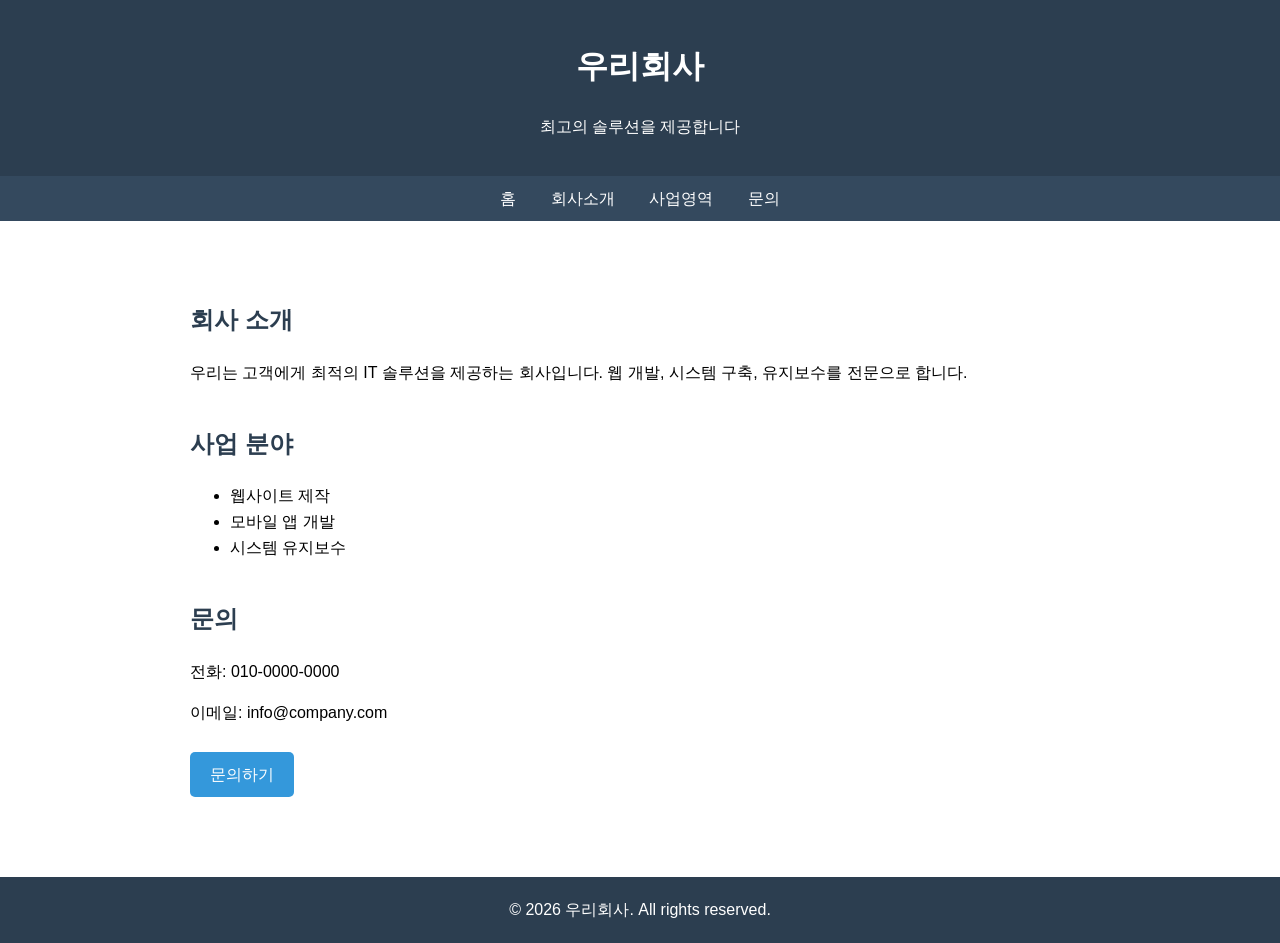
==== docs/index.html @ 5a9c7f18 "Rename index.html to docs/index.html" ====
<!DOCTYPE html>
<html lang="ko">
<head>
  <meta charset="UTF-8">
  <title>우리회사</title>

  <style>
    body {
      margin: 0;
      font-family: Arial, sans-serif;
      line-height: 1.6;
    }

    /* 상단 */
    header {
      background: #2c3e50;
      color: white;
      padding: 20px;
      text-align: center;
    }

    /* 메뉴 */
    nav {
      background: #34495e;
      text-align: center;
      padding: 10px;
    }

    nav a {
      color: white;
      margin: 0 15px;
      text-decoration: none;
    }

    /* 메인 */
    .container {
      padding: 40px;
      max-width: 900px;
      margin: auto;
    }

    h2 {
      color: #2c3e50;
      margin-top: 40px;
    }

    /* 버튼 */
    .btn {
      display: inline-block;
      background: #3498db;
      color: white;
      padding: 10px 20px;
      margin-top: 10px;
      text-decoration: none;
      border-radius: 5px;
    }

    /* 하단 */
    footer {
      background: #2c3e50;
      color: white;
      text-align: center;
      padding: 20px;
      margin-top: 40px;
    }
  </style>
</head>

<body>

  <header>
    <h1>우리회사</h1>
    <p>최고의 솔루션을 제공합니다</p>
  </header>

  <nav>
    <a href="#">홈</a>
    <a href="#">회사소개</a>
    <a href="#">사업영역</a>
    <a href="#">문의</a>
  </nav>

  <div class="container">

    <h2>회사 소개</h2>
    <p>
      우리는 고객에게 최적의 IT 솔루션을 제공하는 회사입니다.
      웹 개발, 시스템 구축, 유지보수를 전문으로 합니다.
    </p>

    <h2>사업 분야</h2>
    <ul>
      <li>웹사이트 제작</li>
      <li>모바일 앱 개발</li>
      <li>시스템 유지보수</li>
    </ul>

    <h2>문의</h2>
    <p>전화: 010-0000-0000</p>
    <p>이메일: info@company.com</p>

    <a class="btn" href="#">문의하기</a>

  </div>

  <footer>
    © 2026 우리회사. All rights reserved.
  </footer>

</body>
</html>
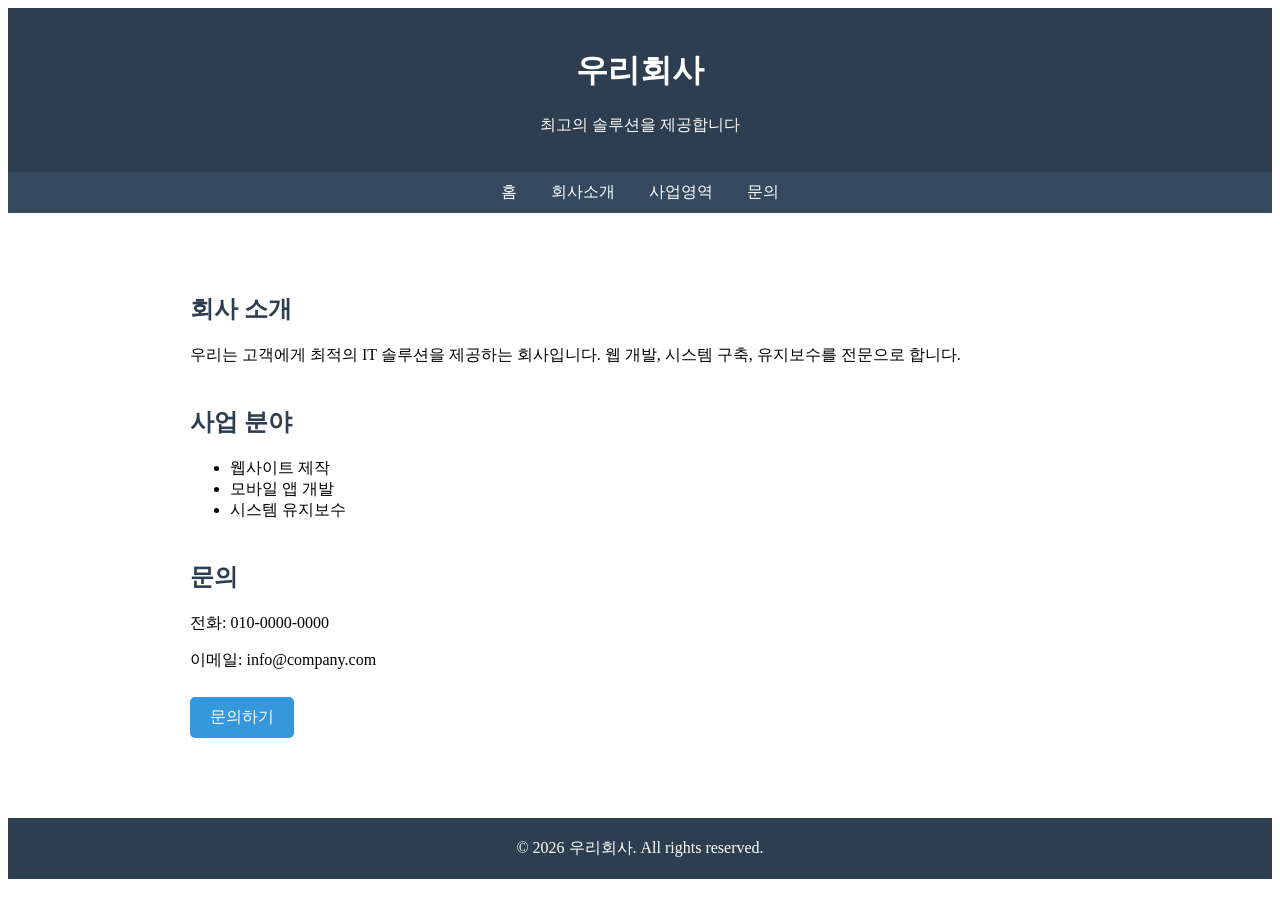
==== commit b9561fb1: "Update index.html" ====
--- a/docs/index.html
+++ b/docs/index.html
@@ -5,6 +5,26 @@
   <title>우리회사</title>
 
   <style>
+    <div style="
+  text-align:center;
+  margin-top:100px;
+  font-family:Arial;
+">
+  <h1>내 첫 웹사이트 🚀</h1>
+  <p>GitHub Pages 성공!</p>
+
+  <a href="https://github.com" style="
+    display:inline-block;
+    margin-top:20px;
+    padding:10px 20px;
+    background:black;
+    color:white;
+    text-decoration:none;
+    border-radius:10px;
+  ">
+    GitHub 가기
+  </a>
+</div>
     body {
       margin: 0;
       font-family: Arial, sans-serif;
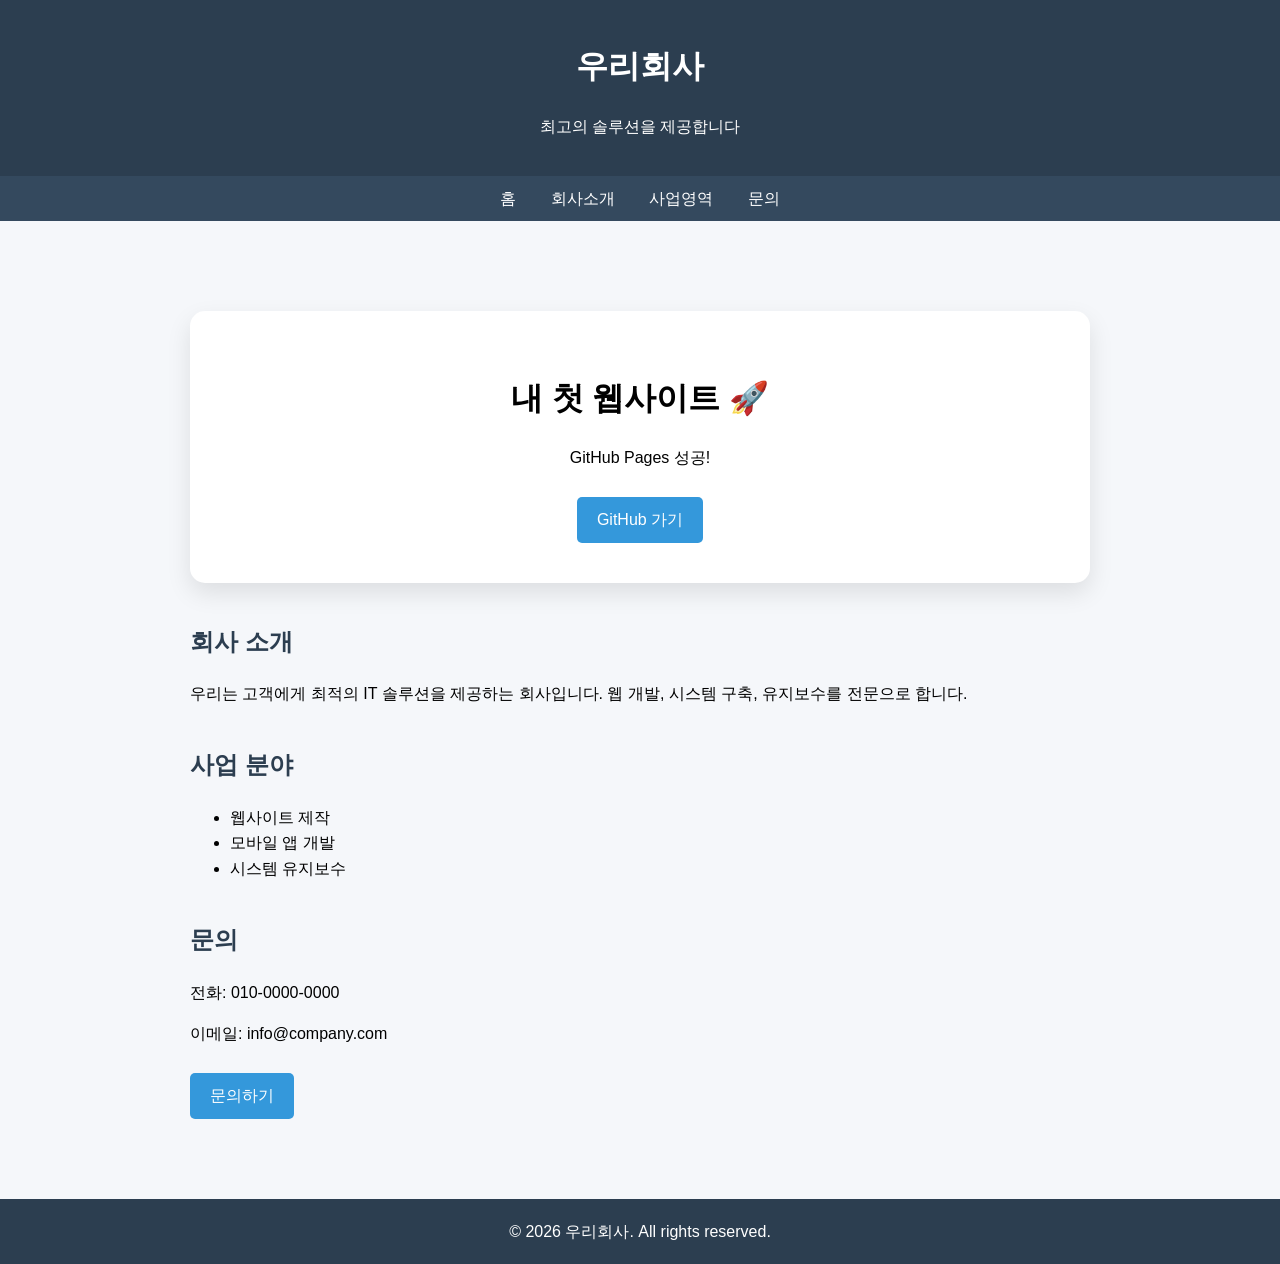
==== commit e557cf3e: "Update index.html" ====
--- a/docs/index.html
+++ b/docs/index.html
@@ -5,30 +5,11 @@
   <title>우리회사</title>
 
   <style>
-    <div style="
-  text-align:center;
-  margin-top:100px;
-  font-family:Arial;
-">
-  <h1>내 첫 웹사이트 🚀</h1>
-  <p>GitHub Pages 성공!</p>
-
-  <a href="https://github.com" style="
-    display:inline-block;
-    margin-top:20px;
-    padding:10px 20px;
-    background:black;
-    color:white;
-    text-decoration:none;
-    border-radius:10px;
-  ">
-    GitHub 가기
-  </a>
-</div>
     body {
       margin: 0;
       font-family: Arial, sans-serif;
       line-height: 1.6;
+      background: #f5f7fa;
     }
 
     /* 상단 */
@@ -75,6 +56,16 @@
       border-radius: 5px;
     }
 
+    /* 카드 스타일 (추가) */
+    .hero {
+      text-align: center;
+      margin-top: 50px;
+      background: white;
+      padding: 40px;
+      border-radius: 15px;
+      box-shadow: 0 10px 25px rgba(0,0,0,0.1);
+    }
+
     /* 하단 */
     footer {
       background: #2c3e50;
@@ -100,7 +91,17 @@
     <a href="#">문의</a>
   </nav>
 
+  <!-- 추가된 메인 히어로 -->
   <div class="container">
+
+    <div class="hero">
+      <h1>내 첫 웹사이트 🚀</h1>
+      <p>GitHub Pages 성공!</p>
+
+      <a class="btn" href="https://github.com" target="_blank">
+        GitHub 가기
+      </a>
+    </div>
 
     <h2>회사 소개</h2>
     <p>
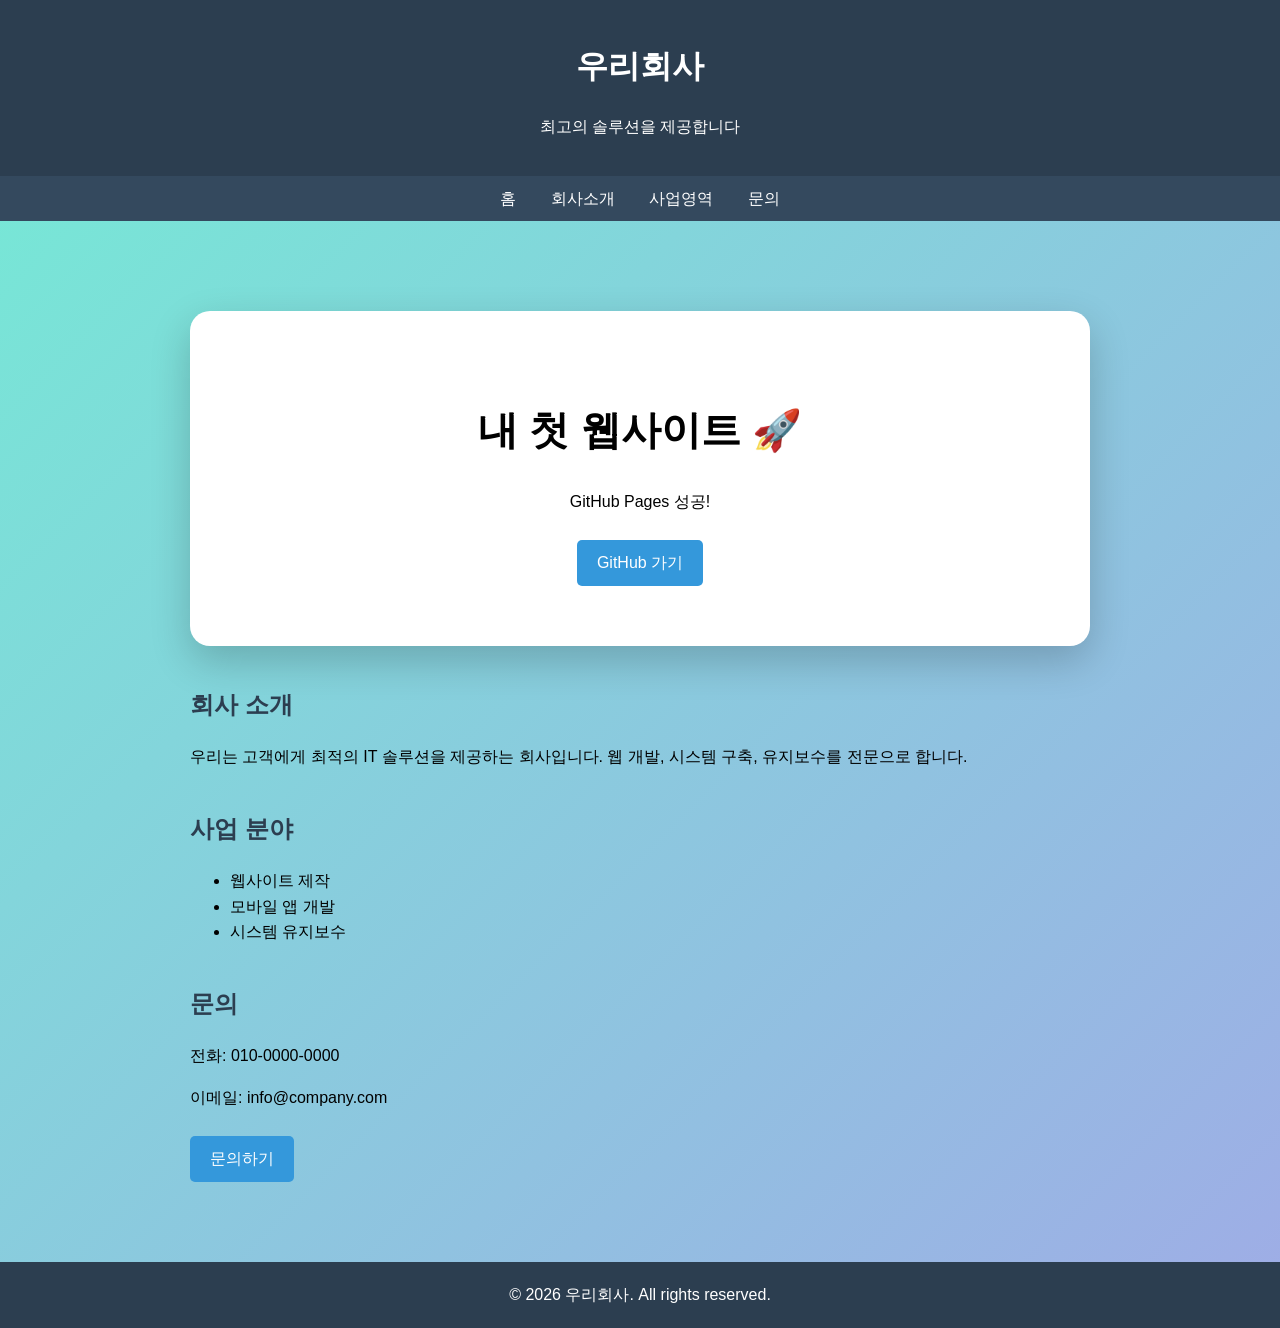
==== commit fb8d6c10: "Update index.html" ====
--- a/docs/index.html
+++ b/docs/index.html
@@ -9,7 +9,7 @@
       margin: 0;
       font-family: Arial, sans-serif;
       line-height: 1.6;
-      background: #f5f7fa;
+      background: linear-gradient(135deg, #74ebd5, #9face6);
     }
 
     /* 상단 */
@@ -56,14 +56,18 @@
       border-radius: 5px;
     }
 
-    /* 카드 스타일 (추가) */
+    /* 히어로 (핵심 변화) */
     .hero {
       text-align: center;
       margin-top: 50px;
       background: white;
-      padding: 40px;
-      border-radius: 15px;
-      box-shadow: 0 10px 25px rgba(0,0,0,0.1);
+      padding: 60px;
+      border-radius: 20px;
+      box-shadow: 0 15px 40px rgba(0,0,0,0.2);
+    }
+
+    .hero h1 {
+      font-size: 40px;
     }
 
     /* 하단 */
@@ -91,9 +95,9 @@
     <a href="#">문의</a>
   </nav>
 
-  <!-- 추가된 메인 히어로 -->
   <div class="container">
 
+    <!-- 🔥 새로 강조된 메인 영역 -->
     <div class="hero">
       <h1>내 첫 웹사이트 🚀</h1>
       <p>GitHub Pages 성공!</p>
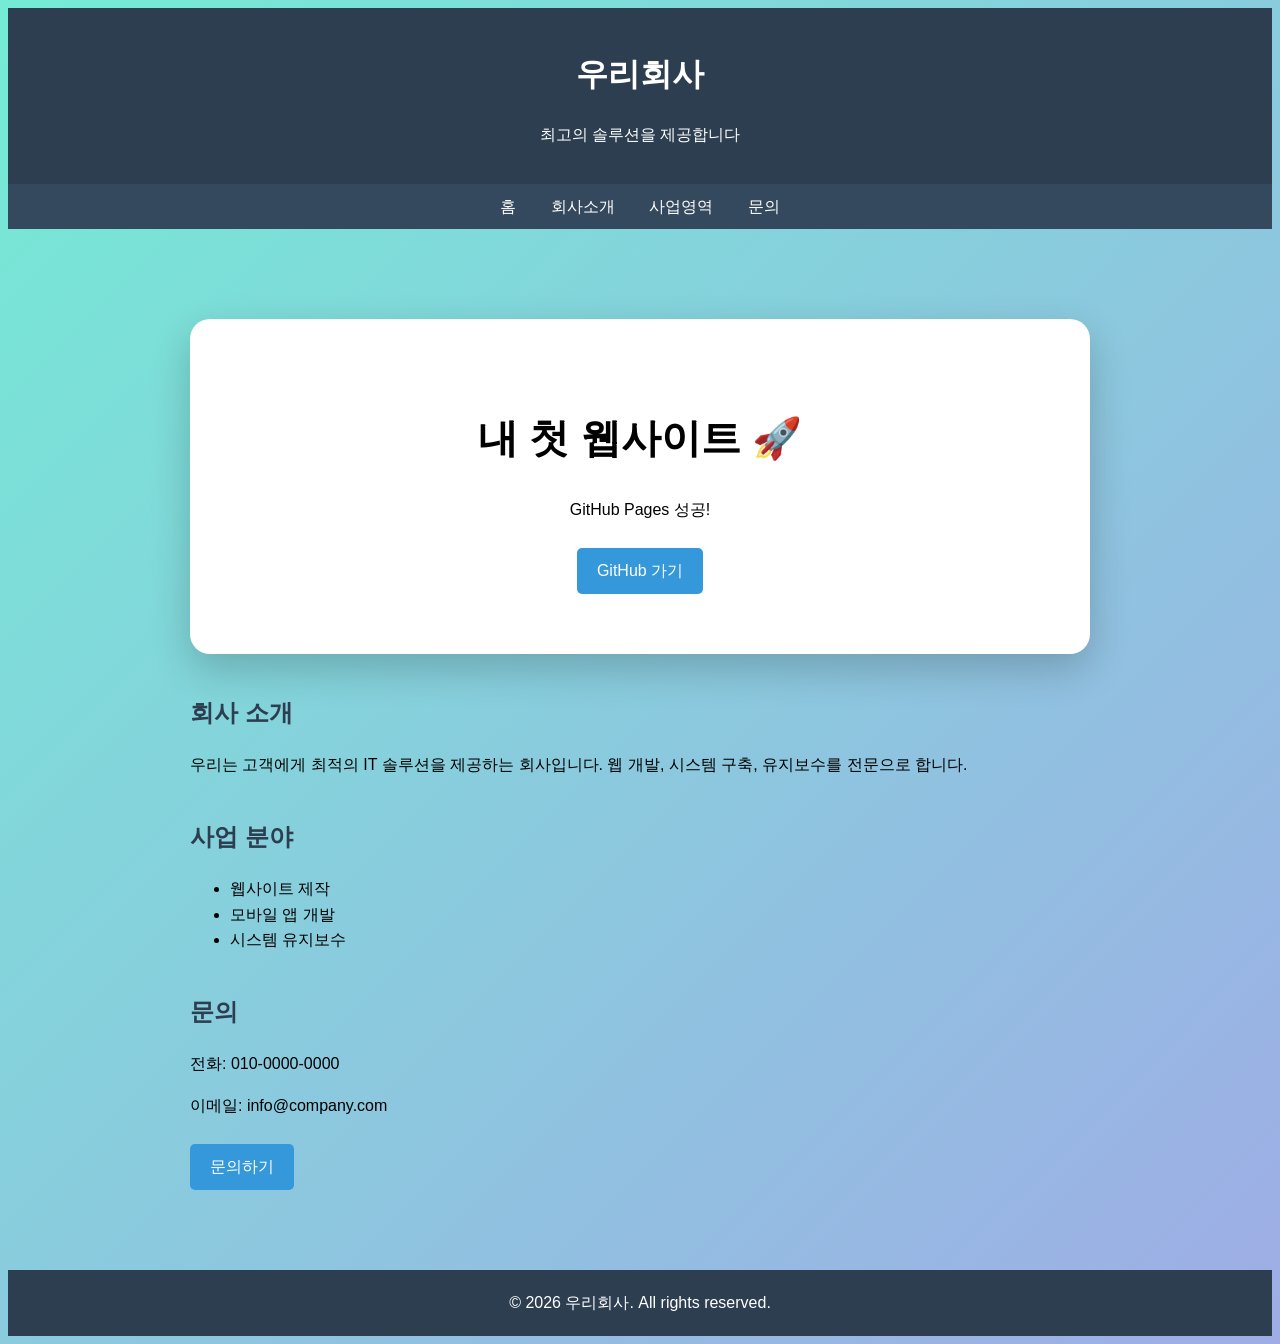
==== commit b0472f88: "Update index.html" ====
--- a/docs/index.html
+++ b/docs/index.html
@@ -6,6 +6,11 @@
 
   <style>
     body {
+     <div class="slider">
+  <img class="slide active" src="https://picsum.photos/900/400?1">
+  <img class="slide" src="https://picsum.photos/900/400?2">
+  <img class="slide" src="https://picsum.photos/900/400?3">
+</div>
       margin: 0;
       font-family: Arial, sans-serif;
       line-height: 1.6;
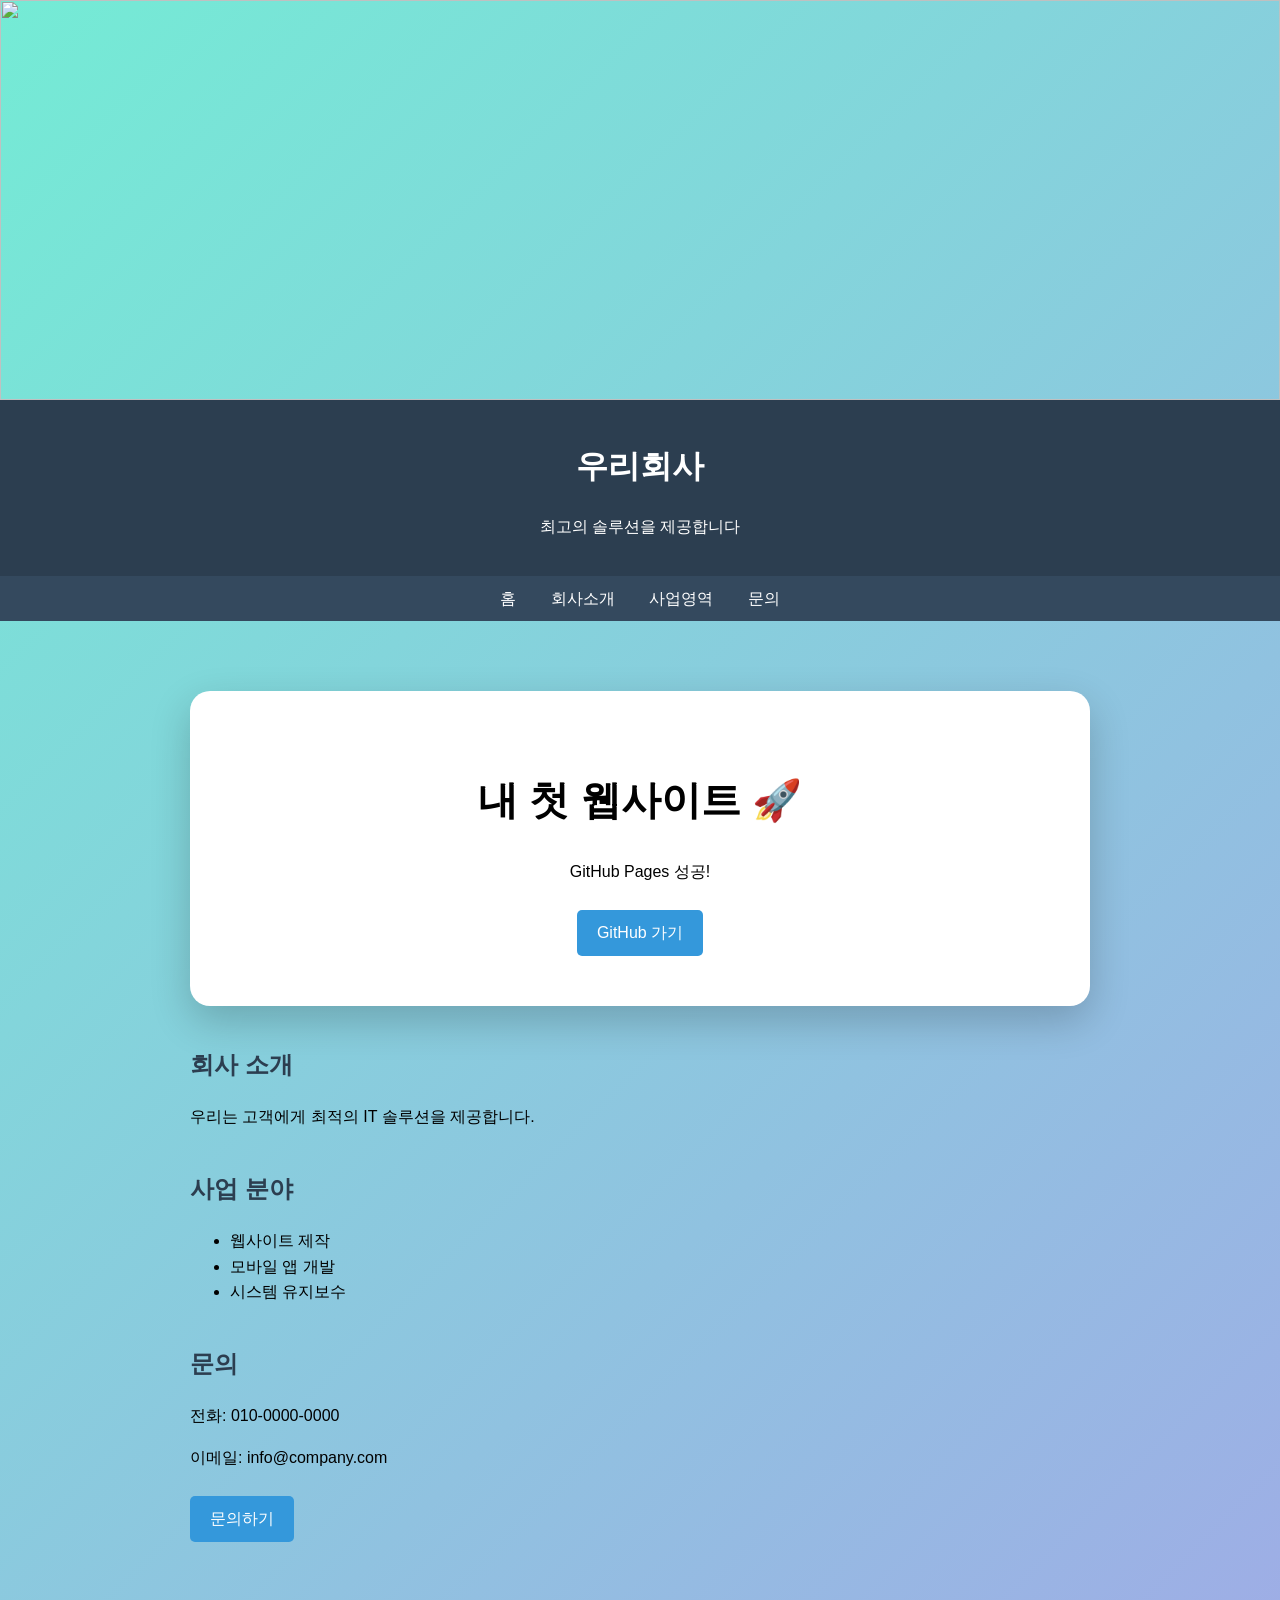
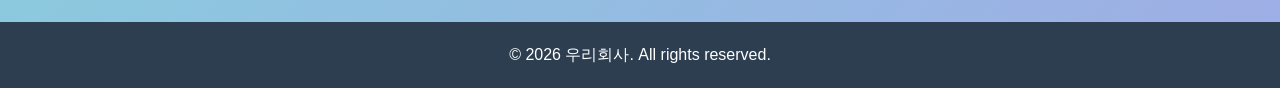
==== commit b6db0df2: "Update index.html" ====
--- a/docs/index.html
+++ b/docs/index.html
@@ -6,15 +6,29 @@
 
   <style>
     body {
-     <div class="slider">
-  <img class="slide active" src="https://picsum.photos/900/400?1">
-  <img class="slide" src="https://picsum.photos/900/400?2">
-  <img class="slide" src="https://picsum.photos/900/400?3">
-</div>
       margin: 0;
       font-family: Arial, sans-serif;
       line-height: 1.6;
       background: linear-gradient(135deg, #74ebd5, #9face6);
+    }
+
+    /* 🔥 슬라이드 */
+    .slider {
+      width: 100%;
+      height: 400px;
+      overflow: hidden;
+      position: relative;
+    }
+
+    .slide {
+      width: 100%;
+      height: 400px;
+      object-fit: cover;
+      display: none;
+    }
+
+    .slide.active {
+      display: block;
     }
 
     /* 상단 */
@@ -61,12 +75,12 @@
       border-radius: 5px;
     }
 
-    /* 히어로 (핵심 변화) */
+    /* 히어로 */
     .hero {
       text-align: center;
-      margin-top: 50px;
+      margin-top: 30px;
       background: white;
-      padding: 60px;
+      padding: 50px;
       border-radius: 20px;
       box-shadow: 0 15px 40px rgba(0,0,0,0.2);
     }
@@ -88,6 +102,13 @@
 
 <body>
 
+  <!-- 🔥 슬라이드 (맨 위) -->
+  <div class="slider">
+    <img class="slide active" src="https://picsum.photos/1200/400?1">
+    <img class="slide" src="https://picsum.photos/1200/400?2">
+    <img class="slide" src="https://picsum.photos/1200/400?3">
+  </div>
+
   <header>
     <h1>우리회사</h1>
     <p>최고의 솔루션을 제공합니다</p>
@@ -102,7 +123,6 @@
 
   <div class="container">
 
-    <!-- 🔥 새로 강조된 메인 영역 -->
     <div class="hero">
       <h1>내 첫 웹사이트 🚀</h1>
       <p>GitHub Pages 성공!</p>
@@ -114,8 +134,7 @@
 
     <h2>회사 소개</h2>
     <p>
-      우리는 고객에게 최적의 IT 솔루션을 제공하는 회사입니다.
-      웹 개발, 시스템 구축, 유지보수를 전문으로 합니다.
+      우리는 고객에게 최적의 IT 솔루션을 제공합니다.
     </p>
 
     <h2>사업 분야</h2>
@@ -137,5 +156,24 @@
     © 2026 우리회사. All rights reserved.
   </footer>
 
+  <!-- 🔥 슬라이드 JS -->
+  <script>
+    let index = 0;
+    const slides = document.querySelectorAll('.slide');
+
+    function showSlide() {
+      slides.forEach(s => s.classList.remove('active'));
+      slides[index].classList.add('active');
+    }
+
+    function nextSlide() {
+      index = (index + 1) % slides.length;
+      showSlide();
+    }
+
+    showSlide();
+    setInterval(nextSlide, 3000);
+  </script>
+
 </body>
 </html>
